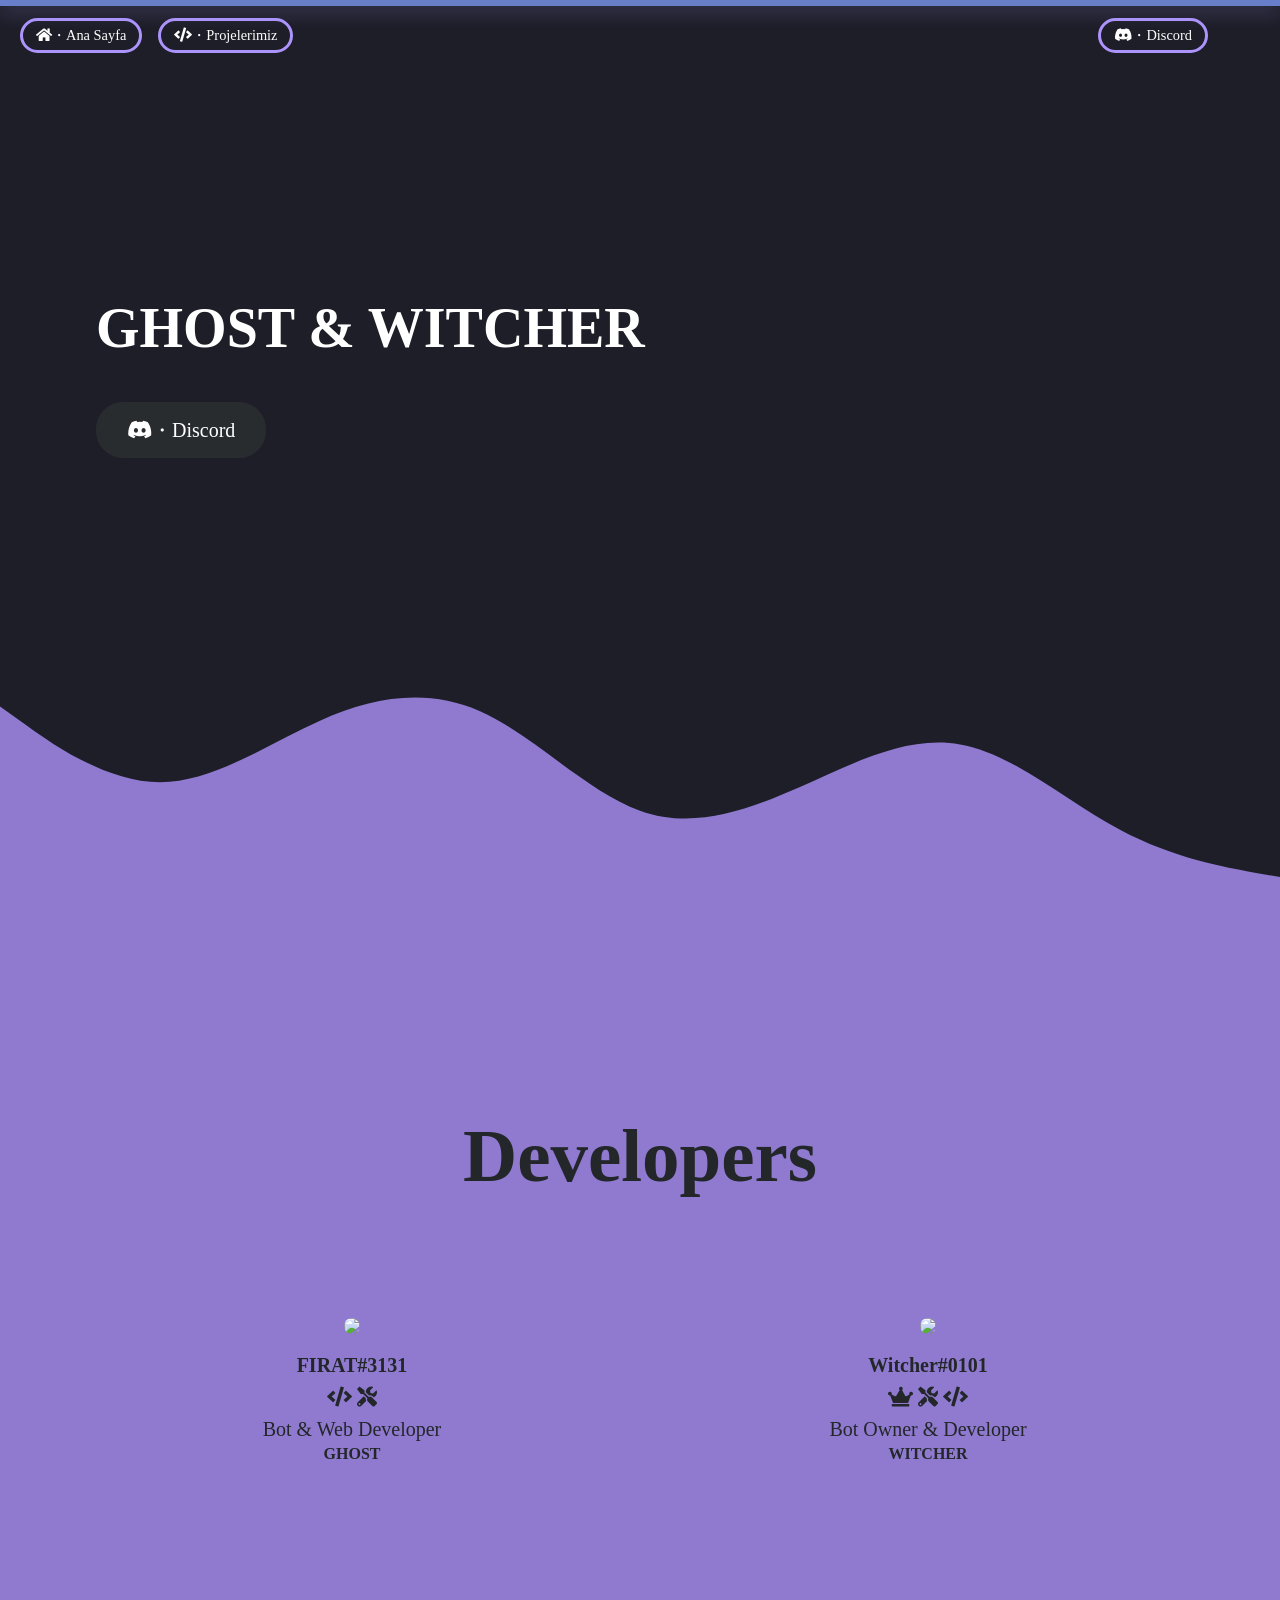
==== index.html @ 704bf247 "Add files via upload" ====
<!DOCTYPE html>
<html lang="en">
<head>
<meta charset="utf-8" />
<meta name="charset" value="utf-8" />
<meta content="charset:utf-8" />
<title>GHOST & WITCHER</title>
<meta name="viewport" content="width=device-width, initial-scale=1.0, user-scalable=no" />
<link rel="shortcut icon" href="https://cdn.discordapp.com/attachments/936699545864249397/936962595733270618/149206C6-52C2-4CCD-9D45-FC78C46C1861.gif" />
<link href="https://botsbase.net/assets/css/main.css" rel="stylesheet">
<link href="https://pro.fontawesome.com/releases/v5.13.1/css/all.css" rel="stylesheet">
<link rel="stylesheet" href="https://use.fontawesome.com/releases/v5.8.1/css/all.css" integrity="sha384-50oBUHEmvpQ+1lW4y57PTFmhCaXp0ML5d60M1M7uH2+nqUivzIebhndOJK28anvf" crossorigin="anonymous">
<link rel="stylesheet" href="css/animations.css" />
<link rel="stylesheet" href="https://botsbase.net/assets/css/main.css" />
<link rel="stylesheet" href="css/new.css" />
<link rel="stylesheet" href="css/mobile.css" />
	
  <!-- * LINKS * -->	
  <link rel="stylesheet" href="style.css">
	<link rel="icon" href="">
	<link href="https://fonts.googleapis.com/css?family=Open+Sans:400,700,800,300" rel="stylesheet" type="text/css">
	<link href="https://unpkg.com/aos@2.3.1/dist/aos.css" rel="stylesheet">
<!-- * LINKS * -->	
  
<script src="https://cdn.tomassmith.me/public-scripts/disable-inspect.js"></script>
</head>

<body oncontextmenu="return false">
<div class="loadingbar"></div>
<nav>
<div class="toggle">
<div class="bar1"></div>
<div class="bar2"></div>
<div class="bar3"></div>
</div>

<div> &nbsp &nbsp
    <a class="btn" href="index.html"><i class="fas fa-home"></i>・Ana Sayfa</a>
    <a class="btn" href="komutlar.html"><i class="fas fa-code"></i>・Projelerimiz</a>
      <!--<a class="btn" href="https://discord.com/api/oauth2/authorize?client_id=819590487886659645&permissions=0&scope=bot%20applications.commands">・Sunucuna Ekle</a>
      -->
      </div>
<div class="logo">
</div>
</div>
<div class="right">
<!--<a class="btn" href="#"><i class="fab fa-youtube"></i>・Youtube</a>-->
<a class="btn" href="https://discord.gg/sQKfaU8bds" target="_blank"><i class="fab fa-discord"></i>・Discord</a>
</div>
</nav>
<div class="mobilenav">
<div class="top">
<div class="logo">
</div>
<div class="close">
<img src="https://cdn.glitch.com/47f2aa77-8b49-40b8-bee5-14ea31f0706e%2Fletter-x.svg" height="25px" />
</div>
</div>


</div>
<div class="header">
<div class="call">
<div class="title">
GHOST & WITCHER
</div>
<!--
<div class="description">
    Biz yapana kadar en iyisi
</div>
--> 
<div class="links">
<!--<a href="https://discord.com/api/oauth2/authorize?client_id=819590487886659645&permissions=0&scope=bot%20applications.commands" target="_blank" class="btn btn-fill-primary btn-large"><i class="fad fa-plus"></i>・Sunucuna Ekle</a>
-->  
<a href="https://discord.gg/sQKfaU8bds" class="btn btn-fill-secondary btn-large" target="_blank"><i class="fab fa-discord"></i>・Discord</a>

</div>
</div>
<div class="hero">
<!--
<img style= "width: 400px; height: 400px;" class="bounce-animation" src="https://cdn.discordapp.com/attachments/936699545864249397/936962595733270618/149206C6-52C2-4CCD-9D45-FC78C46C1861.gif" / ">
-->
<iframe src="https://discord.com/widget?id=820264705263534090&theme=dark" width="350" height="500" allowtransparency="true" frameborder="0" sandbox="allow-popups allow-popups-to-escape-sandbox allow-same-origin allow-scripts"></iframe>
</div>
</div>
<div class="section">
<svg xmlns="http://www.w3.org/2000/svg" viewbox="0 0 1440 320" class="waves waves-up" preserveaspectratio="none">
<path fill="#8F7AD0" class="waves-up-path" fill-opacity="1" d="M0,32L30,53.3C60,75,120,117,180,117.3C240,117,300,75,360,48C420,21,480,11,540,37.3C600,64,660,128,720,149.3C780,171,840,149,900,122.7C960,96,1020,64,1080,74.7C1140,85,1200,139,1260,170.7C1320,203,1380,213,1410,218.7L1440,224L1440,320L1410,320C1380,320,1320,320,1260,320C1200,320,1140,320,1080,320C1020,320,960,320,900,320C840,320,780,320,720,320C660,320,600,320,540,320C480,320,420,320,360,320C300,320,240,320,180,320C120,320,60,320,30,320L0,320Z"></path>
</svg>
<div class="content bg-primary">
<div class="title">
  <p style="font-size:75px">Developers</p>
</div>
<div class="description">
</div>
<div class="cards"><link rel="stylesheet" href="https://unpkg.com/tippy.js@6/animations/scale.css" />

<div class="card fetch" data-user="439683620064722945">
<div class="image jellyButton">
<img class="pulse-white" src="https://cdn.discordapp.com/avatars/439683620064722945/a_372ee71140cbb6d3c9c56a153b84377a.gif?size=1024width=115&height=115" data-href="#"/>
</div> 
<div class="title">
FIRAT#3131<br><i class="fa fa-code"></i> <i class="fa fa-tools"></i>
</div>
<div class="description">
Bot & Web Developer
</div>
<strong>GHOST</strong>
</div>
<div class="card fetch" data-user="299955838368612353">
<div class="image jellyButton">
<img class="pulse-skyblue" src="https://cdn.discordapp.com/avatars/299955838368612353/a_b5c4b0f9021fa158a3165a68ff8e2302.gif?size=1024?width=115&height=115" data-href="#"/>
</div>
<div class="title">
Witcher#0101<br> 
<span data-tippy-content="Developer" <br><i class="fa fa-crown"></i> <i class="fa fa-tools"></i> <i class="fa fa-code"></i>
</div>
<div class="description">
 Bot Owner & Developer
</div>
<strong>WITCHER</strong>
</div>
</div>
</div>
</section>






</footer>
<script src="//instant.page/5.1.0" type="module" integrity="sha384-by67kQnR+pyfy8yWP4kPO12fHKRLHZPfEsiSXR8u2IKcTdxD805MGUXBzVPnkLHw"></script>
<script>
      setTimeout(function() {
        document.querySelector("body > .loadingbar").style.width = "100vw";
        document
          .querySelector("body > .loadingbar")
          .addEventListener("transitionend", function() {
            document.querySelector("body > .loadingbar").style.opacity = "0";
            document
              .querySelector("body > .loadingbar")
              .addEventListener("transitionend", function() {
                document.querySelector("body > .loadingbar").style.display =
                  "none";
              });
          });
      }, 100);
      document
        .querySelectorAll(".currentYear")
        .forEach(e => (e.innerText = new Date().getFullYear()));
      document.querySelector("nav > .toggle").onclick = function() {
        this.classList.toggle("open");
        if (this.classList.contains("open")) {
          document.querySelector(".mobilenav").style.display = "flex";
          document.querySelector(".mobilenav").style.transform = "scale(1)";
        } else {
          document.querySelector(".mobilenav").style.transform = "scale(0.1)";

          setTimeout(function() {
            document.querySelector(".mobilenav").style.display = "none";
          }, 300);
        }
      };
      document.querySelector(".mobilenav .close").onclick = function() {
        document.querySelector(".mobilenav").style.transform = "scale(0.1)";
        document.querySelector("nav > .toggle").classList.remove("open");
        setTimeout(function() {
          document.querySelector(".mobilenav").style.display = "none";
        }, 300);
      };
      document
        .querySelectorAll("img[data-href^='https']")
        .forEach(e => (e.onclick = _ => window.open(e.dataset.href)));
		document.querySelectorAll(".fetch").forEach(async (e) => {
			if(!e.dataset.user) return;
			const result = await fetch("https://api.blurple.gg/user/" + e.dataset.user).then(e => e.json()).catch();
			e.children[0].children[0].src = "https://cdn.discordapp.com/avatars/" + result.id + "/" + result.avatar + "." + (result.avatar.startsWith("a_") ? "gif" : "png") + "?size=128";
			e.children[1].innerText = result.username + "#" + result.discriminator;
		});
    </script>


</body>
</html>
---- css/animations.css ----
@keyframes wavesup{0%{d:path( "M0,32L30,53.3C60,75,120,117,180,117.3C240,117,300,75,360,48C420,21,480,11,540,37.3C600,64,660,128,720,149.3C780,171,840,149,900,122.7C960,96,1020,64,1080,74.7C1140,85,1200,139,1260,170.7C1320,203,1380,213,1410,218.7L1440,224L1440,320L1410,320C1380,320,1320,320,1260,320C1200,320,1140,320,1080,320C1020,320,960,320,900,320C840,320,780,320,720,320C660,320,600,320,540,320C480,320,420,320,360,320C300,320,240,320,180,320C120,320,60,320,30,320L0,320Z" )}50%{d:path( "M0,224L30,229.3C60,235,120,245,180,250.7C240,256,300,256,360,218.7C420,181,480,107,540,90.7C600,75,660,117,720,112C780,107,840,53,900,64C960,75,1020,149,1080,160C1140,171,1200,117,1260,96C1320,75,1380,85,1410,90.7L1440,96L1440,320L1410,320C1380,320,1320,320,1260,320C1200,320,1140,320,1080,320C1020,320,960,320,900,320C840,320,780,320,720,320C660,320,600,320,540,320C480,320,420,320,360,320C300,320,240,320,180,320C120,320,60,320,30,320L0,320Z" )}to{d:path( "M0,32L30,53.3C60,75,120,117,180,117.3C240,117,300,75,360,48C420,21,480,11,540,37.3C600,64,660,128,720,149.3C780,171,840,149,900,122.7C960,96,1020,64,1080,74.7C1140,85,1200,139,1260,170.7C1320,203,1380,213,1410,218.7L1440,224L1440,320L1410,320C1380,320,1320,320,1260,320C1200,320,1140,320,1080,320C1020,320,960,320,900,320C840,320,780,320,720,320C660,320,600,320,540,320C480,320,420,320,360,320C300,320,240,320,180,320C120,320,60,320,30,320L0,320Z" )}}@keyframes wavesdown{0%{d:path( "M0,224L30,186.7C60,149,120,75,180,48C240,21,300,43,360,69.3C420,96,480,128,540,122.7C600,117,660,75,720,53.3C780,32,840,32,900,64C960,96,1020,160,1080,165.3C1140,171,1200,117,1260,90.7C1320,64,1380,64,1410,64L1440,64L1440,0L1410,0C1380,0,1320,0,1260,0C1200,0,1140,0,1080,0C1020,0,960,0,900,0C840,0,780,0,720,0C660,0,600,0,540,0C480,0,420,0,360,0C300,0,240,0,180,0C120,0,60,0,30,0L0,0Z" )}50%{d:path( "M0,96L30,90.7C60,85,120,75,180,85.3C240,96,300,128,360,117.3C420,107,480,53,540,42.7C600,32,660,64,720,69.3C780,75,840,53,900,58.7C960,64,1020,96,1080,90.7C1140,85,1200,43,1260,26.7C1320,11,1380,21,1410,26.7L1440,32L1440,0L1410,0C1380,0,1320,0,1260,0C1200,0,1140,0,1080,0C1020,0,960,0,900,0C840,0,780,0,720,0C660,0,600,0,540,0C480,0,420,0,360,0C300,0,240,0,180,0C120,0,60,0,30,0L0,0Z" )}to{d:path( "M0,224L30,186.7C60,149,120,75,180,48C240,21,300,43,360,69.3C420,96,480,128,540,122.7C600,117,660,75,720,53.3C780,32,840,32,900,64C960,96,1020,160,1080,165.3C1140,171,1200,117,1260,90.7C1320,64,1380,64,1410,64L1440,64L1440,0L1410,0C1380,0,1320,0,1260,0C1200,0,1140,0,1080,0C1020,0,960,0,900,0C840,0,780,0,720,0C660,0,600,0,540,0C480,0,420,0,360,0C300,0,240,0,180,0C120,0,60,0,30,0L0,0Z" )}}@keyframes pulse-black{0%{transform:scale(.95);box-shadow:0 0 0 0 rgba(0,0,0,.7)}70%{transform:scale(1);box-shadow:0 0 0 20px transparent}100%{transform:scale(.95);box-shadow:0 0 0 0 transparent}}@keyframes pulse-white{0%{transform:scale(.95);box-shadow:0 0 0 0 rgba(255,255,255,.7)}70%{transform:scale(1);box-shadow:0 0 0 20px transparent}100%{transform:scale(.95);box-shadow:0 0 0 0 transparent}}@keyframes pulse-tom-orange{0%{transform:scale(.95);box-shadow:0 0 0 0 rgba(252,111,23,.7)}70%{transform:scale(1);box-shadow:0 0 0 20px transparent}100%{transform:scale(.95);box-shadow:0 0 0 0 transparent}}@keyframes pulse-blurple{0%{transform:scale(.95);box-shadow:0 0 0 0 rgba(115,139,215,.7)}70%{transform:scale(1);box-shadow:0 0 0 20px transparent}100%{transform:scale(.95);box-shadow:0 0 0 0 transparent}}@keyframes pulse-skyblue{0%{transform:scale(.95);box-shadow:0 0 0 0 rgba(59,156,238,.7)}70%{transform:scale(1);box-shadow:0 0 0 20px transparent}100%{transform:scale(.95);box-shadow:0 0 0 0 transparent}}@keyframes pulse-rainbow{0%{transform:scale(.95);box-shadow:0 0 0 0 rgba(240,70,70,.7)}25%{transform:scale(0.96.5);box-shadow:0 0 0 20px rgba(70,240,78,.65)}50%{transform:scale(.98);box-shadow:0 0 0 0 rgba(70,132,240,.35)}70%{transform:scale(1);box-shadow:0 0 0 20px transparent}100%{transform:scale(.95);box-shadow:0 0 0 0 transparent}}@keyframes bounce{0%{transform:translateY(0)}to{transform:translateY(1vw)}}@keyframes glow{0%{box-shadow:0 0 5px 0 rgba(203,189,255,.2)}50%{box-shadow:0 0 25px 0 rgba(203,189,255,.5)}100%{box-shadow:0 0 5px 0 rgba(203,189,255,.2)}}@keyframes bgGradient{0%{background-position:0% 50%}50%{background-position:100% 50%}100%{background-position:0% 50%}}@keyframes jellyOff{0%{-webkit-transform:matrix3d(1.2,0,0,0,0,1.2,0,0,0,0,1,0,0,0,0,1);transform:matrix3d(1.2,0,0,0,0,1.2,0,0,0,0,1,0,0,0,0,1)}3.4%{-webkit-transform:matrix3d(1.137,0,0,0,0,1.119,0,0,0,0,1,0,0,0,0,1);transform:matrix3d(1.137,0,0,0,0,1.119,0,0,0,0,1,0,0,0,0,1)}4.7%{-webkit-transform:matrix3d(1.11,0,0,0,0,1.08,0,0,0,0,1,0,0,0,0,1);transform:matrix3d(1.11,0,0,0,0,1.08,0,0,0,0,1,0,0,0,0,1)}6.81%{-webkit-transform:matrix3d(1.068,0,0,0,0,1.021,0,0,0,0,1,0,0,0,0,1);transform:matrix3d(1.068,0,0,0,0,1.021,0,0,0,0,1,0,0,0,0,1)}9.41%{-webkit-transform:matrix3d(1.023,0,0,0,0,.966,0,0,0,0,1,0,0,0,0,1);transform:matrix3d(1.023,0,0,0,0,.966,0,0,0,0,1,0,0,0,0,1)}10.21%{-webkit-transform:matrix3d(1.012,0,0,0,0,.955,0,0,0,0,1,0,0,0,0,1);transform:matrix3d(1.012,0,0,0,0,.955,0,0,0,0,1,0,0,0,0,1)}13.61%{-webkit-transform:matrix3d(.975,0,0,0,0,.934,0,0,0,0,1,0,0,0,0,1);transform:matrix3d(.975,0,0,0,0,.934,0,0,0,0,1,0,0,0,0,1)}14.11%{-webkit-transform:matrix3d(.972,0,0,0,0,.934,0,0,0,0,1,0,0,0,0,1);transform:matrix3d(.972,0,0,0,0,.934,0,0,0,0,1,0,0,0,0,1)}17.52%{-webkit-transform:matrix3d(.958,0,0,0,0,.952,0,0,0,0,1,0,0,0,0,1);transform:matrix3d(.958,0,0,0,0,.952,0,0,0,0,1,0,0,0,0,1)}18.72%{-webkit-transform:matrix3d(.958,0,0,0,0,.963,0,0,0,0,1,0,0,0,0,1);transform:matrix3d(.958,0,0,0,0,.963,0,0,0,0,1,0,0,0,0,1)}21.32%{-webkit-transform:matrix3d(.961,0,0,0,0,.986,0,0,0,0,1,0,0,0,0,1);transform:matrix3d(.961,0,0,0,0,.986,0,0,0,0,1,0,0,0,0,1)}24.32%{-webkit-transform:matrix3d(.97,0,0,0,0,1.008,0,0,0,0,1,0,0,0,0,1);transform:matrix3d(.97,0,0,0,0,1.008,0,0,0,0,1,0,0,0,0,1)}25.23%{-webkit-transform:matrix3d(.973,0,0,0,0,1.012,0,0,0,0,1,0,0,0,0,1);transform:matrix3d(.973,0,0,0,0,1.012,0,0,0,0,1,0,0,0,0,1)}29.03%{-webkit-transform:matrix3d(.987,0,0,0,0,1.021,0,0,0,0,1,0,0,0,0,1);transform:matrix3d(.987,0,0,0,0,1.021,0,0,0,0,1,0,0,0,0,1)}29.93%{-webkit-transform:matrix3d(.99,0,0,0,0,1.02,0,0,0,0,1,0,0,0,0,1);transform:matrix3d(.99,0,0,0,0,1.02,0,0,0,0,1,0,0,0,0,1)}35.54%{-webkit-transform:matrix3d(1.004,0,0,0,0,1.008,0,0,0,0,1,0,0,0,0,1);transform:matrix3d(1.004,0,0,0,0,1.008,0,0,0,0,1,0,0,0,0,1)}36.74%{-webkit-transform:matrix3d(1.006,0,0,0,0,1.004,0,0,0,0,1,0,0,0,0,1);transform:matrix3d(1.006,0,0,0,0,1.004,0,0,0,0,1,0,0,0,0,1)}41.04%{-webkit-transform:matrix3d(1.008,0,0,0,0,.996,0,0,0,0,1,0,0,0,0,1);transform:matrix3d(1.008,0,0,0,0,.996,0,0,0,0,1,0,0,0,0,1)}44.44%{-webkit-transform:matrix3d(1.007,0,0,0,0,.994,0,0,0,0,1,0,0,0,0,1);transform:matrix3d(1.007,0,0,0,0,.994,0,0,0,0,1,0,0,0,0,1)}52.15%{-webkit-transform:matrix3d(1.002,0,0,0,0,.999,0,0,0,0,1,0,0,0,0,1);transform:matrix3d(1.002,0,0,0,0,.999,0,0,0,0,1,0,0,0,0,1)}59.86%{-webkit-transform:matrix3d(.999,0,0,0,0,1.002,0,0,0,0,1,0,0,0,0,1);transform:matrix3d(.999,0,0,0,0,1.002,0,0,0,0,1,0,0,0,0,1)}63.26%{-webkit-transform:matrix3d(.999,0,0,0,0,1.002,0,0,0,0,1,0,0,0,0,1);transform:matrix3d(.999,0,0,0,0,1.002,0,0,0,0,1,0,0,0,0,1)}75.28%{-webkit-transform:matrix3d(1,0,0,0,0,.999,0,0,0,0,1,0,0,0,0,1);transform:matrix3d(1,0,0,0,0,.999,0,0,0,0,1,0,0,0,0,1)}85.49%{-webkit-transform:matrix3d(1,0,0,0,0,1,0,0,0,0,1,0,0,0,0,1);transform:matrix3d(1,0,0,0,0,1,0,0,0,0,1,0,0,0,0,1)}90.69%{-webkit-transform:matrix3d(1,0,0,0,0,1,0,0,0,0,1,0,0,0,0,1);transform:matrix3d(1,0,0,0,0,1,0,0,0,0,1,0,0,0,0,1)}100%{-webkit-transform:matrix3d(1,0,0,0,0,1,0,0,0,0,1,0,0,0,0,1);transform:matrix3d(1,0,0,0,0,1,0,0,0,0,1,0,0,0,0,1)}}@keyframes jellyOn{0%{-webkit-transform:matrix3d(1,0,0,0,0,1,0,0,0,0,1,0,0,0,0,1);transform:matrix3d(1,0,0,0,0,1,0,0,0,0,1,0,0,0,0,1)}3.4%{-webkit-transform:matrix3d(1.063,0,0,0,0,1.081,0,0,0,0,1,0,0,0,0,1);transform:matrix3d(1.063,0,0,0,0,1.081,0,0,0,0,1,0,0,0,0,1)}4.7%{-webkit-transform:matrix3d(1.09,0,0,0,0,1.12,0,0,0,0,1,0,0,0,0,1);transform:matrix3d(1.09,0,0,0,0,1.12,0,0,0,0,1,0,0,0,0,1)}6.81%{-webkit-transform:matrix3d(1.132,0,0,0,0,1.179,0,0,0,0,1,0,0,0,0,1);transform:matrix3d(1.132,0,0,0,0,1.179,0,0,0,0,1,0,0,0,0,1)}9.41%{-webkit-transform:matrix3d(1.177,0,0,0,0,1.234,0,0,0,0,1,0,0,0,0,1);transform:matrix3d(1.177,0,0,0,0,1.234,0,0,0,0,1,0,0,0,0,1)}10.21%{-webkit-transform:matrix3d(1.188,0,0,0,0,1.245,0,0,0,0,1,0,0,0,0,1);transform:matrix3d(1.188,0,0,0,0,1.245,0,0,0,0,1,0,0,0,0,1)}13.61%{-webkit-transform:matrix3d(1.225,0,0,0,0,1.266,0,0,0,0,1,0,0,0,0,1);transform:matrix3d(1.225,0,0,0,0,1.266,0,0,0,0,1,0,0,0,0,1)}14.11%{-webkit-transform:matrix3d(1.228,0,0,0,0,1.266,0,0,0,0,1,0,0,0,0,1);transform:matrix3d(1.228,0,0,0,0,1.266,0,0,0,0,1,0,0,0,0,1)}17.52%{-webkit-transform:matrix3d(1.242,0,0,0,0,1.248,0,0,0,0,1,0,0,0,0,1);transform:matrix3d(1.242,0,0,0,0,1.248,0,0,0,0,1,0,0,0,0,1)}18.72%{-webkit-transform:matrix3d(1.242,0,0,0,0,1.237,0,0,0,0,1,0,0,0,0,1);transform:matrix3d(1.242,0,0,0,0,1.237,0,0,0,0,1,0,0,0,0,1)}21.32%{-webkit-transform:matrix3d(1.239,0,0,0,0,1.214,0,0,0,0,1,0,0,0,0,1);transform:matrix3d(1.239,0,0,0,0,1.214,0,0,0,0,1,0,0,0,0,1)}24.32%{-webkit-transform:matrix3d(1.23,0,0,0,0,1.192,0,0,0,0,1,0,0,0,0,1);transform:matrix3d(1.23,0,0,0,0,1.192,0,0,0,0,1,0,0,0,0,1)}25.23%{-webkit-transform:matrix3d(1.227,0,0,0,0,1.188,0,0,0,0,1,0,0,0,0,1);transform:matrix3d(1.227,0,0,0,0,1.188,0,0,0,0,1,0,0,0,0,1)}29.03%{-webkit-transform:matrix3d(1.213,0,0,0,0,1.179,0,0,0,0,1,0,0,0,0,1);transform:matrix3d(1.213,0,0,0,0,1.179,0,0,0,0,1,0,0,0,0,1)}29.93%{-webkit-transform:matrix3d(1.21,0,0,0,0,1.18,0,0,0,0,1,0,0,0,0,1);transform:matrix3d(1.21,0,0,0,0,1.18,0,0,0,0,1,0,0,0,0,1)}35.54%{-webkit-transform:matrix3d(1.196,0,0,0,0,1.192,0,0,0,0,1,0,0,0,0,1);transform:matrix3d(1.196,0,0,0,0,1.192,0,0,0,0,1,0,0,0,0,1)}36.74%{-webkit-transform:matrix3d(1.194,0,0,0,0,1.196,0,0,0,0,1,0,0,0,0,1);transform:matrix3d(1.194,0,0,0,0,1.196,0,0,0,0,1,0,0,0,0,1)}41.04%{-webkit-transform:matrix3d(1.192,0,0,0,0,1.204,0,0,0,0,1,0,0,0,0,1);transform:matrix3d(1.192,0,0,0,0,1.204,0,0,0,0,1,0,0,0,0,1)}44.44%{-webkit-transform:matrix3d(1.193,0,0,0,0,1.206,0,0,0,0,1,0,0,0,0,1);transform:matrix3d(1.193,0,0,0,0,1.206,0,0,0,0,1,0,0,0,0,1)}52.15%{-webkit-transform:matrix3d(1.198,0,0,0,0,1.201,0,0,0,0,1,0,0,0,0,1);transform:matrix3d(1.198,0,0,0,0,1.201,0,0,0,0,1,0,0,0,0,1)}59.86%{-webkit-transform:matrix3d(1.201,0,0,0,0,1.198,0,0,0,0,1,0,0,0,0,1);transform:matrix3d(1.201,0,0,0,0,1.198,0,0,0,0,1,0,0,0,0,1)}63.26%{-webkit-transform:matrix3d(1.201,0,0,0,0,1.198,0,0,0,0,1,0,0,0,0,1);transform:matrix3d(1.201,0,0,0,0,1.198,0,0,0,0,1,0,0,0,0,1)}75.28%{-webkit-transform:matrix3d(1.2,0,0,0,0,1.201,0,0,0,0,1,0,0,0,0,1);transform:matrix3d(1.2,0,0,0,0,1.201,0,0,0,0,1,0,0,0,0,1)}85.49%{-webkit-transform:matrix3d(1.2,0,0,0,0,1.2,0,0,0,0,1,0,0,0,0,1);transform:matrix3d(1.2,0,0,0,0,1.2,0,0,0,0,1,0,0,0,0,1)}90.69%{-webkit-transform:matrix3d(1.2,0,0,0,0,1.2,0,0,0,0,1,0,0,0,0,1);transform:matrix3d(1.2,0,0,0,0,1.2,0,0,0,0,1,0,0,0,0,1)}100%{-webkit-transform:matrix3d(1.2,0,0,0,0,1.2,0,0,0,0,1,0,0,0,0,1);transform:matrix3d(1.2,0,0,0,0,1.2,0,0,0,0,1,0,0,0,0,1)}}
---- css/new.css ----
@font-face{font-family:Whitney;font-weight:300;src:url(
    https://cdn.glitch.com/47f2aa77-8b49-40b8-bee5-14ea31f0706e%2FWhitney-300.woff
  )format("woff")}@font-face{font-family:Whitney;font-weight:400;src:url(
    https://cdn.glitch.com/47f2aa77-8b49-40b8-bee5-14ea31f0706e%2FWhitney-400.woff
  )format("woff")}@font-face{font-family:Whitney;font-weight:500;src:url(
    https://cdn.glitch.com/47f2aa77-8b49-40b8-bee5-14ea31f0706e%2FWhitney-500.woff
  )format("woff")}@font-face{font-family:Whitney;font-weight:600;src:url(
    https://cdn.glitch.com/47f2aa77-8b49-40b8-bee5-14ea31f0706e%2FWhitney-600.woff
  )format("woff")}@font-face{font-family:Whitney;font-weight:700;src:url(
    https://cdn.glitch.com/47f2aa77-8b49-40b8-bee5-14ea31f0706e%2FWhitney-700.woff
  )format("woff")}html,body{padding:0;display:block;margin:0;overflow-x:hidden;font-family:Whitney;color:#fff;font-weight:400}a{color:#fff;text-decoration:none}svg,path{padding:0;margin:0}html{background-color:#19191c;top:0;left:0;right:0;bottom:0}body{width:100vw;min-height:100vh;display:flex;flex-direction:column;flex-wrap:wrap;align-items:center;background-color:#1d1e28}body>.loadingbar{position:fixed;top:0;left:0;display:block;height:6px;width:5vw;background-color:#7289da;transition:width .7s ease-out,opacity .4s ease;opacity:.9;z-index:500;box-shadow:0 4px 19px 0 rgba(173,151,249,.5)}body>nav{display:flex;top:0;left:0;width:95vw;padding-right:5vw;margin:0;height:70px;flex-direction:row;flex-wrap:nowrap;justify-content:space-between;align-items:center;z-index:2}body>nav>div{display:flex;width:40vw;height:65px;align-items:center;justify-content:flex-start}body>nav>.right{justify-content:flex-end}body>nav>div>a{display:block;text-decoration:none;color:#fff;transition:color .2s ease;padding:0 9px;font-size:.9em;cursor:pointer}body>nav>div>a:hover{color:#738bd7}.btn{display:block;border-radius:23px;border:solid 3px #ad94fc;padding:5px 13px;margin:3px 8px;cursor:pointer;box-shadow:0 0 0 3px transparent;transition:background-color .3s ease-in,box-shadow .15s ease-in-out;max-height:40px;max-width:120px;text-align:center}
  

  
  .btn:hover{color:#fff;background-color:#ad94fc;box-shadow:0 0 0 3px rgba(255,255,255,.1)}.btn-large{font-size:20px;font-weight:500;line-height:24px;padding:13px 28px;max-height:70px;max-width:180px;border-radius:27px}.btn-fill-primary{background-color:#ad94fc;border:solid 3px #ad94fc}.btn-fill-primary:hover{background-color:#2c2f33}.btn-fill-secondary{background-color:#292c2f;border:solid 3px #292c2f}.btn-fill-secondary:hover{background-color:#ad94fc}body>.header{width:95vw;padding:0 2.5vw;height:65vh;display:flex;flex-direction:row;flex-wrap:nowrap;justify-content:space-between;align-items:center}body>.header>.call{width:55vw;padding-left:5vw;height:55vh;padding-top:5vh;display:flex;flex-direction:column;flex-wrap:wrap;justify-content:center;align-items:flex-start}body>.header>.call>.title{max-width:45vw;font-size:56px;line-height:67px;font-weight:700;margin-bottom:2.5vh}body>.header>.call>.description{font-size:20px;font-weight:400;line-height:32px;max-width:52vw;margin-bottom:3.5vh}body>.header>.call>.links{width:55vw;display:flex;flex-direction:row;flex-wrap:wrap;justify-content:flex-start;align-items:center;height:10vh}body>.header>.call>.links>a:first-child{margin-left:0}body>.header>.hero{width:45vw;height:60vh;display:flex;flex-wrap:nowrap;justify-content:center;align-items:center}body>.header>.hero>img{width:40vw;cursor:pointer}.bounce-animation{animation:bounce 2.4s ease-in-out infinite alternate}body>.section{min-height:30vh;width:100vw;padding:2.5vh 0;display:flex;flex-direction:column;flex-wrap:wrap;justify-content:flex-start;align-items:center}body>.section>.waves{overflow:hidden;width:100vw;padding:0;margin:0;max-height:320px}.bg-primary{background-color:#8f7ad0;color:#23272a}.bg-secondary{background-color:#292933;color:#fff}.waves-down{transform:translate(0,-3px)}.waves-up-path{animation:wavesup 60s linear infinite alternate}.waves-down-path{animation:wavesdown 60s linear infinite alternate}body>.section>.content{width:95vw;min-height:10vh;padding:10vh 2.5vw;display:flex;flex-direction:column;flex-wrap:wrap;justify-content:flex-start;align-items:center}body>.section>.content>.title{font-weight:700;font-size:48px;line-height:58px}body>.section>.content>.description{font-weight:400;font-size:20px;line-height:32px}body>.section>.content>.links{margin-top:7.5vh;width:50vw;height:5vh;display:flex;flex-direction:row;flex-wrap:wrap;justify-content:flex-start;align-items:center}.cards{margin-top:5vh;display:flex;width:90vw;min-height:20vh;flex-direction:row;flex-wrap:wrap;justify-content:space-around;align-items:flex-start}.cards>.divider{width:80vw;height:10vh}.cards>.card{display:flex;width:20vw;min-height:30vh;flex-direction:column;flex-wrap:nowrap;justify-content:flex-start;align-items:center;margin:1.5vh 1.5vw}.cards>.card>.image{display:flex;justify-content:center;align-items:center;z-index:5}.cards>.card>.image>img{border-radius:50%;max-height:128px;cursor:pointer}.cards>.card>.title{margin-top:15px;font-weight:600;font-size:20px;line-height:32px;text-align:center}.cards>.card>.description{font-weight:400;font-size:20px;line-height:32px;text-align:center}.pulse-white{animation:pulse-white 2s infinite}.pulse-black{animation:pulse-black 2s infinite}.pulse-tom-orange{animation:pulse-tom-orange 2s infinite}.pulse-blurple{animation:pulse-blurple 2s infinite}.pulse-skyblue{animation:pulse-skyblue 2s infinite}.pulse-rainbow{animation:pulse-rainbow 2s infinite}.bottom-waves{z-index:1}footer{z-index:2;background-color:#292933;width:100vw;height:10vh;display:flex;justify-content:center;align-items:center}.mobilenav{display:none;width:85vw;height:80vh;position:fixed;bottom:0;left:0;border-radius:29px;background-color:#fff;margin:7.5vh 5vw;transform:scale(.01);z-index:-1;color:#23272a!important;padding:2.5vh 2.5vw;flex-direction:column;flex-wrap:wrap;justify-content:flex-start}.mobilenav>.top{width:83vw;height:15vh;display:flex;flex-direction:row;flex-wrap:nowrap;justify-content:space-between;align-items:flex-start}.mobilenav>.top>.close{cursor:pointer;transition:all .2s ease-in}.mobilenav>.top>.close:hover{filter:brightness(3.75)}.mobilenav>.content{margin-top:5vh;display:flex;flex-direction:column;flex-wrap:nowrap;justify-content:flex-start;align-items:center}.mobilenav>.content>a{margin:2.5vh 0;font-size:19px;display:block;border-radius:23px;cursor:pointer;transition:background-color .3s ease-in,box-shadow .15s ease-in-out;max-height:40px;text-align:center;border:solid 3px #ad94fc}.mobilenav>.divider{width:65vw;height:.3vh;border-radius:12px;background-color:#3b4146}.mobilenav>.content>a:hover{color:#fff;background-color:#ad94fc;box-shadow:0 0 0 3px rgba(255,255,255,.1)}.mobilenav a{color:#23272a;width:60vw;padding:12px 13px;display:block;max-width:75vw;border-radius:33px!important;animation:jellyOff 1000ms linear both}.mobilenav a:hover{animation:jellyOn 1000ms linear both}.jellyButton{animation:jellyOff 1000ms linear both}.jellyButton:hover,.jellyButton:focus,.jellyButton:active{animation:jellyOn 1000ms linear both}body>nav>.toggle{margin-left:20px;margin-top:20px;display:none;cursor:pointer}body>nav>.toggle>div{width:35px;height:5px;background-color:#fff;margin:6px 0;transition:.4s}body>nav>.open .bar1{-webkit-transform:rotate(-45deg) translate(-9px,6px);transform:rotate(-45deg) translate(-9px,6px)}body>nav>.open .bar2{opacity:0}body>nav>.open .bar3{-webkit-transform:rotate(45deg) translate(-8px,-8px);transform:rotate(45deg) translate(-8px,-8px)}.btn-invite{z-index:4;cursor:pointer;box-shadow:0 0 5px 0 rgba(203,189,255,.5);padding:19px 0;font-size:27px;max-width:400px!important;max-height:80px;width:55vw;line-height:33px;text-align:center;border-radius:40px!important;animation:jellyOff 1000ms linear both,glow 4s ease .3s infinite normal}.grid{display:flex;width:80vw;padding:7.5vh 7.5vw;flex-direction:row;flex-wrap:wrap;justify-content:space-around;align-items:flex-start}.grid>.cell{display:flex;min-height:45vh;width:20vw;padding:2.5vh 2.5vw;background-color:#fff;border-radius:9px;flex-direction:column;flex-wrap:no-wrap;justify-content:flex-start;align-items:center;margin:1.5vh 0}.grid>.cell>.title{font-size:24px;font-weight:400;line-height:34px;margin-bottom:2vh;margin-top:1vh;text-align:center}.grid>.cell>.description{text-align:center;font-size:16px;line-height:24px;margin-bottom:3vh}.grid>.cell>.image{border-radius:8px;max-width:17.5vw}.dialog{margin:0;padding:0;top:0;left:0;right:0;bottom:0;position:fixed;height:100vh;width:100vw;background-color:rgba(114,137,218,.9);display:none;justify-content:center;align-items:center;z-index:99;overflow:hidden}.modal{z-index:100;background-color:#fff;border-radius:10px;height:85vh;padding:2.5vh 2.5vw;width:50vw;display:flex;flex-wrap:nowrap;flex-direction:column;justify-content:flex-start;align-items:center;box-shadow:0 9px 20px 0 rgba(0,0,0,.2)}.modal>.top{margin-bottom:2.5vh;height:2.5vh;width:50vw;display:flex;flex-direction:row;flex-wrap:nowrap;justify-content:flex-end;align-items:center}.modal>.top>.close{height:30px;width:30px;display:flex;justify-content:center;align-items:center;cursor:pointer}.modal>.top>.close>img{height:20px;width:20px;transition:all .2s ease}.modal>.top>.close>img:hover{filter:brightness(3.75)}.modal>.close-btn{display:block;background-color:#000;border-radius:6px;z-index:103;padding:15px;min-width:100px;position:fixed;margin-top:84vh;margin-left:25vw;transition:all .1s ease;box-shadow:0 9px 20px 0 rgba(0,0,0,.2)}.modal>.close-btn:hover{box-shadow:none;transform:translate(0,-4px)}.modal>.content{display:flex;overflow:hidden;height:80vh;width:50vw;flex-direction:column;flex-wrap:nowrap;justify-content:flex-start;align-items:center;color:#4f545c}.modal>.content>.page{overflow-x:hidden;overflow-y:auto;min-height:80vh;width:50vw;display:flex;flex-direction:column;flex-wrap:nowrap;justify-content:flex-start;align-items:center}.modal>.content>.page>.item{min-height:7.5vh;width:50vw;display:flex;flex-direction:column;flex-wrap:nowrap;justify-content:flex-start;align-items:center;margin:17px 0}.modal>.content>.page>.item>.title{text-align:left;width:50vw;font-weight:700;font-size:16px;line-height:20px;color:#4f545c;text-transform:uppercase;margin-bottom:5px}.modal>.content>.page>.item>.description{text-align:left;width:50vw;font-weight:500;font-size:14px;color:#36393f;line-height:16px;text-transform:uppercase;margin-bottom:8px}.user-info{width:100%;min-height:20vh;display:flex;flex-direction:column;flex-wrap:nowrap;justify-content:space-around;align-items:center}.user-info>.top{width:95%;display:flex;flex-direction:row;flex-wrap:nowrap;justify-content:space-between;align-items:center;border:1px solid #e3e5e8;border-radius:3px 3px 0 0;min-height:12.5vh}.user-info>.top>div{width:25%;display:flex;justify-content:flex-start;flex-direction:row;flex-wrap:nowrap;padding-left:3.55%;align-items:center;min-height:10vh}.user-info>.top>.left>.avatar{display:block;margin-right:15px;height:40px;width:40px;border-radius:100%;background-color:#202225}.user-info>.top>.left>div{font-weight:400;font-size:24px;line-height:28px;color:#4f545c}.user-info .btn{font-size:14px;line-height:16px;margin:4px 0;border-radius:3px;color:#fff;border:none;transition:all .1s ease;min-height:32px;padding:0 20px;font-weight:500;line-height:16px;font-size:14px}.user-info .btn:hover{border:none;box-shadow:0 9px 30px 0 rgba(35,38,42,.1);transform:translate(0,-1px)}.user-info>.top>.right{display:flex;justify-content:center;flex-direction:column;flew-wrap:nowrap;align-items:center}.user-info>.top>.right>.title{font-weight:400;color:#b9bbbe;font-size:12px;line-height:14px}.user-info>.bottom{width:95%;display:flex;flex-direction:row;flex-wrap:nowrap;justify-content:flex-start;align-items:center;border:1px solid #e3e5e8;border-top:none;border-radius:0 0 3px 3px;min-height:8vh}.user-info>.bottom>div{width:60%;display:flex;height:8vh;flex-direction:column;flex-wrap:nowrap;justify-content:center;align-items:flex-start;padding-left:14px}.user-info>.bottom>div:first-child{border-right:1px solid #e3e5e8}.user-info>.bottom>div>.title{font-size:12px;font-weight:500;line-height:14px;text-transform:uppercase;color:#b9bbbe}.user-info>.bottom>div>.content{font-size:16px;font-weight:500;line-height:18px;color:#4f545c}.user-info>.bottom>div>.content span{color:rgba(0,0,0,.3);font-size:12px;line-height:14px}.modal>.content>.page>.item>.content{text-align:left;width:50vw;min-height:10vh}.modal>.content>.page>.item>.content input[type=checkbox]{border-radius:100%}body::-webkit-scrollbar{width:12px}body::-webkit-scrollbar-thumb{background-color:#ac94fc;border-radius:20px;border:3px solid #ac94fc}
---- css/mobile.css ----
@media only screen and (max-width:650px){.mobilenav{z-index:4;transition:all .4s ease-out}body>nav>.left{display:none}body>nav>.right{display:none}body>nav{display:block}body>nav>.toggle{display:block}body>.header{padding:0;justify-content:flex-start;align-items:center;flex-direction:column;flex-wrap:nowrap}body>.header>.hero{display:none}body>.header{height:70vh;width:95vw}body>.header>.call{padding-left:0;height:65vh;width:95vw;display:flex;flex-direction:column;flex-wrap:wrap;justify-content:flex-start;align-items:center}body>.header>.call>.title{max-width:85vw}body>.header>.call>.description{margin-top:2.5vh;max-width:90vw}body>.header>.call>.links{display:flex;flex-direction:row;flex-wrap:wrap;justify-content:space-around;align-items:center;height:10vh;width:95vw}body>.header>.call>.links>a:first-child{margin-left:8px}}
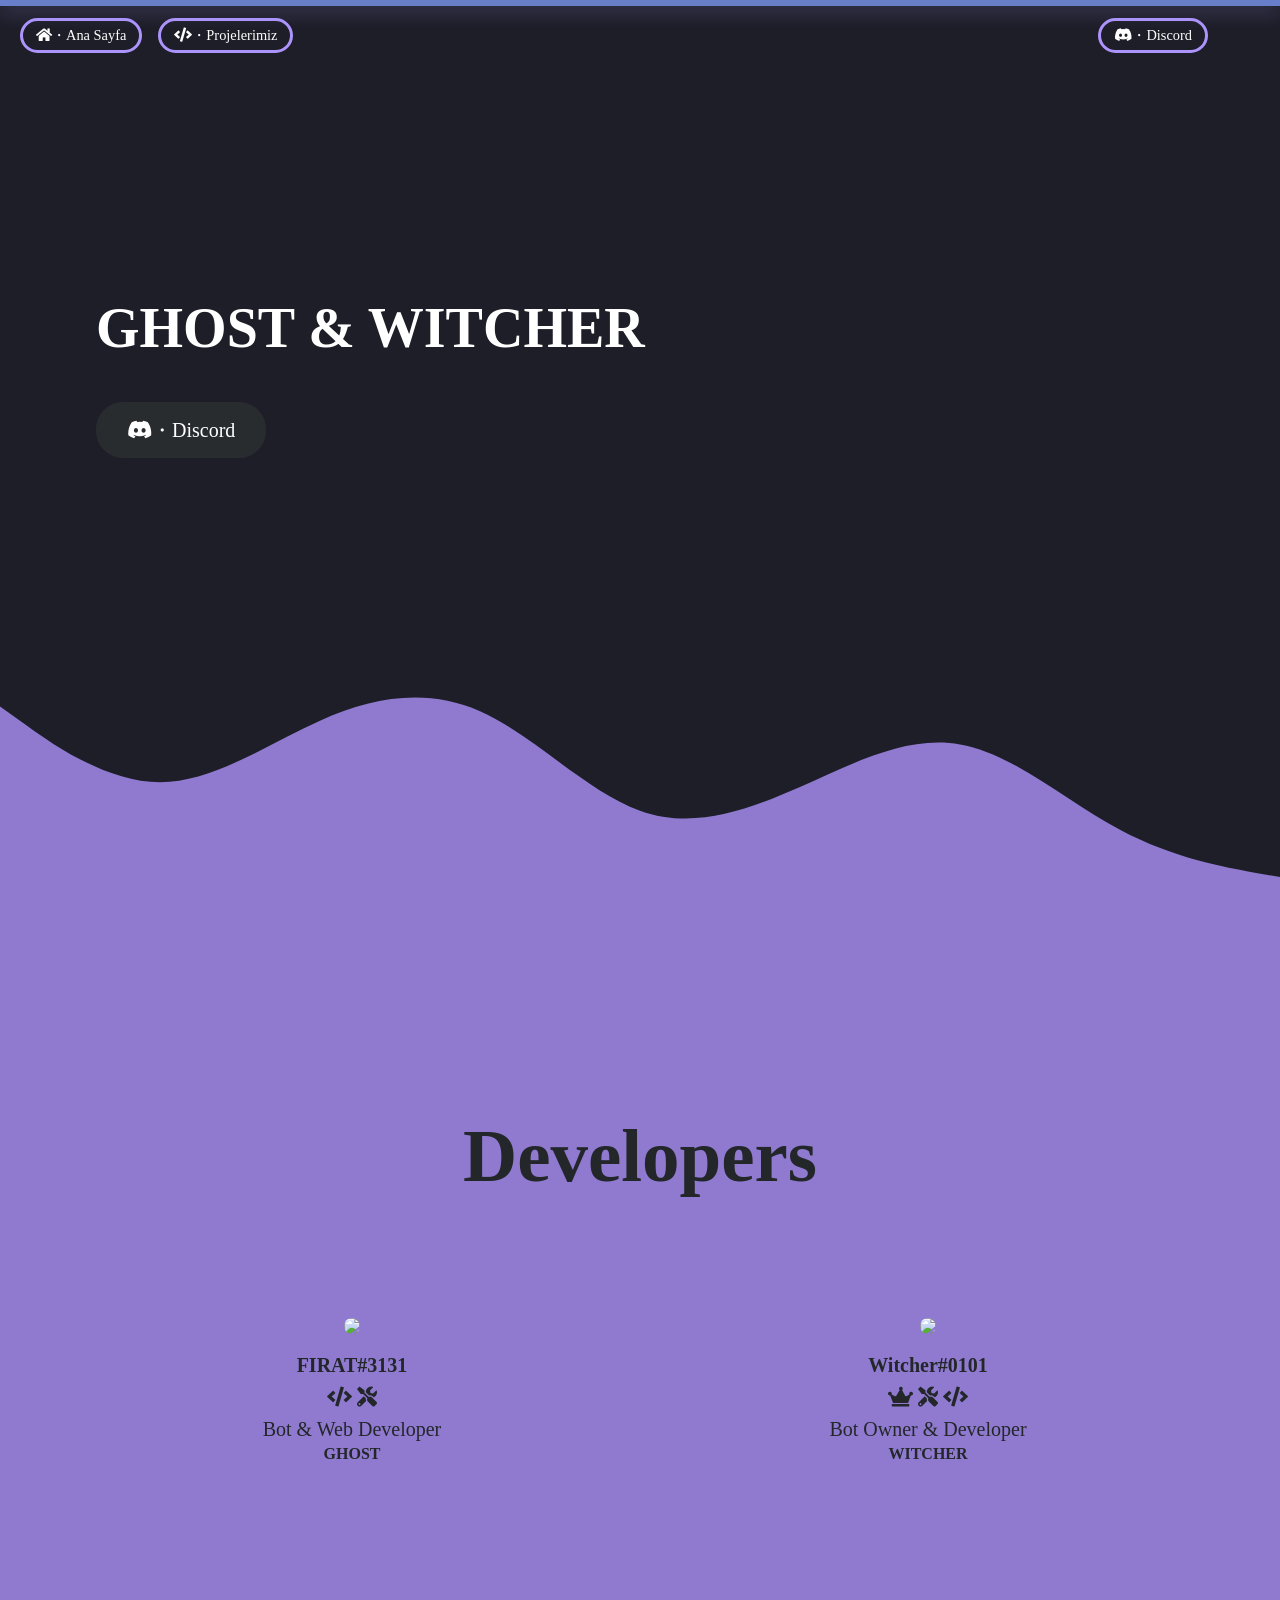
==== commit 1742f243: "Update" ====
--- a/index.html
+++ b/index.html
@@ -7,7 +7,7 @@
 <meta content="charset:utf-8" />
 <title>GHOST & WITCHER</title>
 <meta name="viewport" content="width=device-width, initial-scale=1.0, user-scalable=no" />
-<link rel="shortcut icon" href="https://cdn.discordapp.com/attachments/936699545864249397/936962595733270618/149206C6-52C2-4CCD-9D45-FC78C46C1861.gif" />
+<link rel="shortcut icon" href="https://cdn.discordapp.com/attachments/761162018602090496/947482889908523038/unknown.png" />
 <link href="https://botsbase.net/assets/css/main.css" rel="stylesheet">
 <link href="https://pro.fontawesome.com/releases/v5.13.1/css/all.css" rel="stylesheet">
 <link rel="stylesheet" href="https://use.fontawesome.com/releases/v5.8.1/css/all.css" integrity="sha384-50oBUHEmvpQ+1lW4y57PTFmhCaXp0ML5d60M1M7uH2+nqUivzIebhndOJK28anvf" crossorigin="anonymous">
@@ -37,7 +37,7 @@
 
 <div> &nbsp &nbsp
     <a class="btn" href="index.html"><i class="fas fa-home"></i>・Ana Sayfa</a>
-    <a class="btn" href="komutlar.html"><i class="fas fa-code"></i>・Projelerimiz</a>
+    <a class="btn" href="projelerimiz.html"><i class="fas fa-code"></i>・Projelerimiz</a>
       <!--<a class="btn" href="https://discord.com/api/oauth2/authorize?client_id=819590487886659645&permissions=0&scope=bot%20applications.commands">・Sunucuna Ekle</a>
       -->
       </div>
@@ -98,7 +98,7 @@
 
 <div class="card fetch" data-user="439683620064722945">
 <div class="image jellyButton">
-<img class="pulse-white" src="https://cdn.discordapp.com/avatars/439683620064722945/a_372ee71140cbb6d3c9c56a153b84377a.gif?size=1024width=115&height=115" data-href="#"/>
+<img class="pulse-black" src="https://cdn.discordapp.com/avatars/439683620064722945/a_372ee71140cbb6d3c9c56a153b84377a.gif?size=1024width=115&height=115" data-href="https://discord.com/users/439683620064722945"/>
 </div> 
 <div class="title">
 FIRAT#3131<br><i class="fa fa-code"></i> <i class="fa fa-tools"></i>
@@ -107,10 +107,13 @@
 Bot & Web Developer
 </div>
 <strong>GHOST</strong>
+<div>
+  <iframe src="https://lanyard.cnrad.dev/api/439683620064722945" width="350" height="500" allowtransparency="true" frameborder="0" sandbox="allow-popups allow-popups-to-escape-sandbox allow-same-origin allow-scripts"></iframe>
+</div>
 </div>
 <div class="card fetch" data-user="299955838368612353">
 <div class="image jellyButton">
-<img class="pulse-skyblue" src="https://cdn.discordapp.com/avatars/299955838368612353/a_b5c4b0f9021fa158a3165a68ff8e2302.gif?size=1024?width=115&height=115" data-href="#"/>
+<img class="pulse-black" src="https://cdn.discordapp.com/avatars/299955838368612353/a_b5c4b0f9021fa158a3165a68ff8e2302.gif?size=1024?width=115&height=115" data-href="https://discord.com/users/299955838368612353"/>
 </div>
 <div class="title">
 Witcher#0101<br> 
@@ -120,6 +123,8 @@
  Bot Owner & Developer
 </div>
 <strong>WITCHER</strong>
+<div>
+  <iframe src="https://lanyard.cnrad.dev/api/299955838368612353" width="350" height="500" allowtransparency="true" frameborder="0" sandbox="allow-popups allow-popups-to-escape-sandbox allow-same-origin allow-scripts"></iframe>
 </div>
 </div>
 </div>
